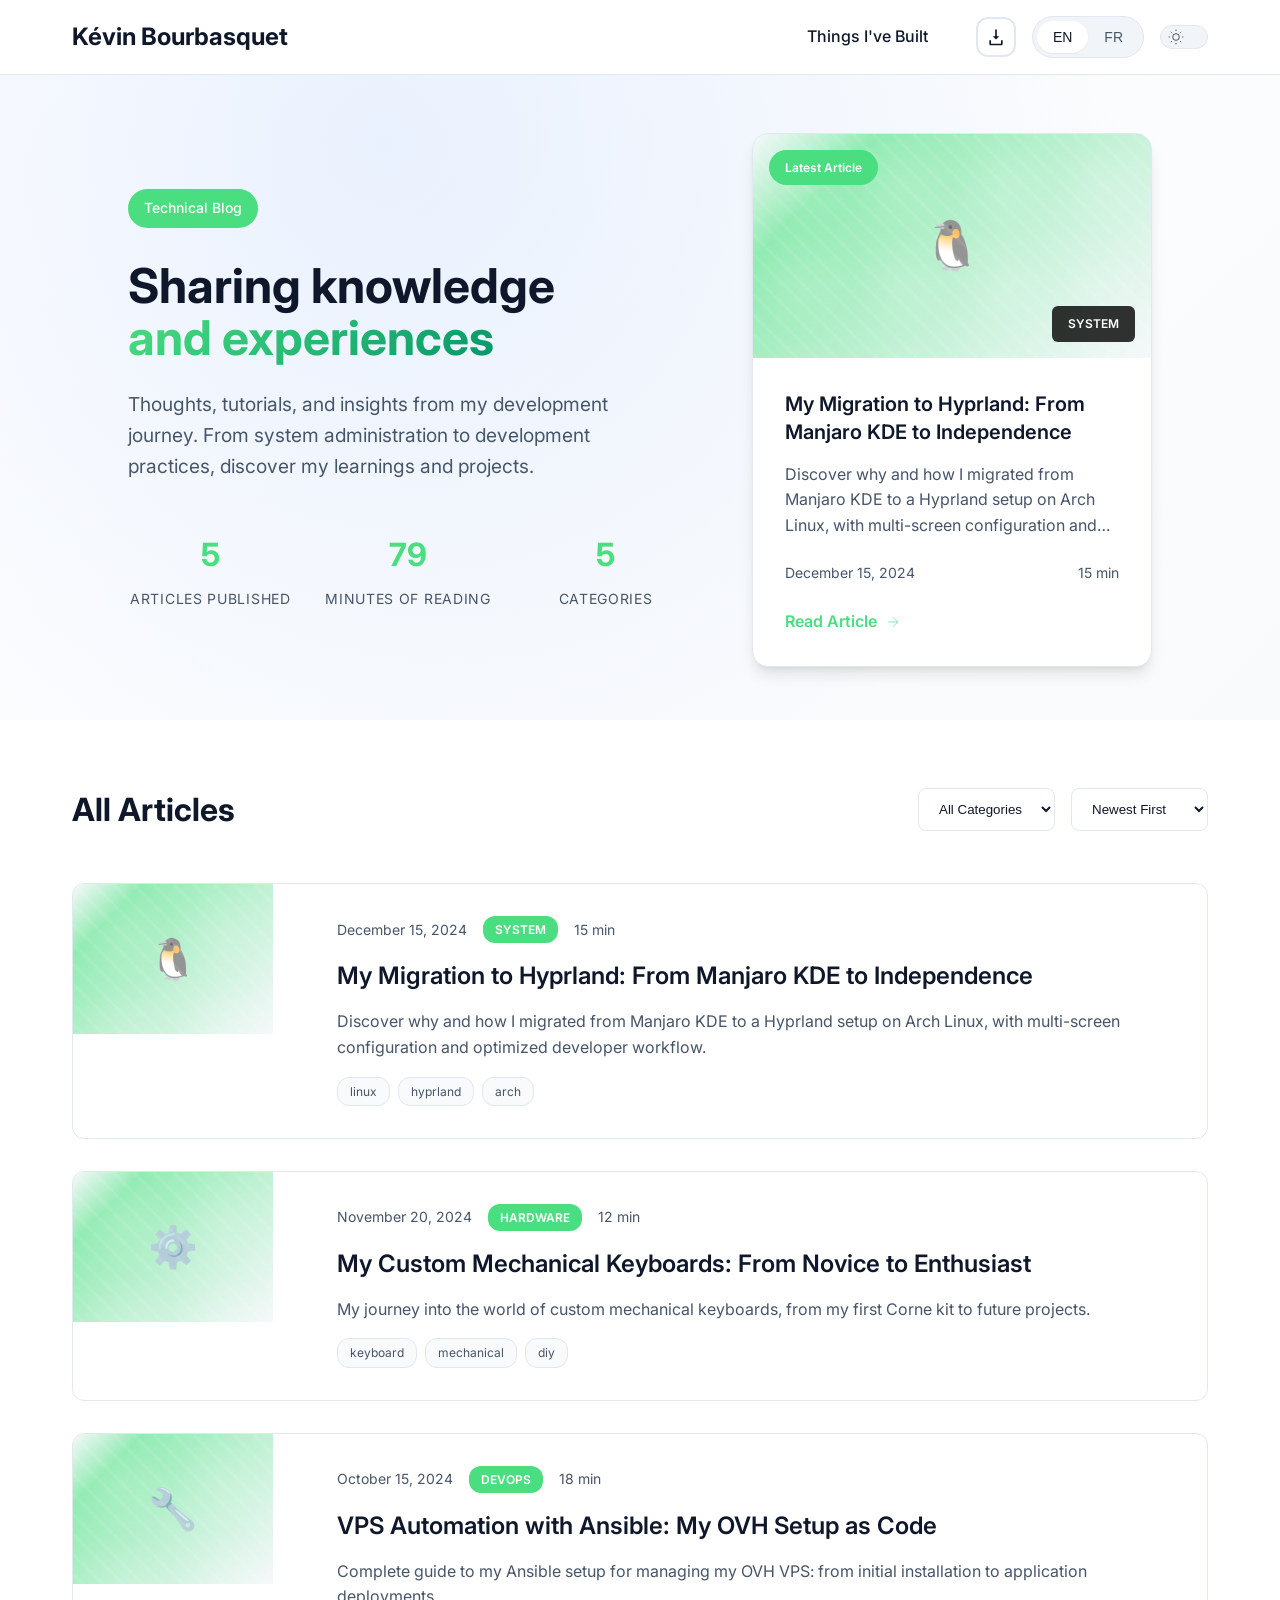
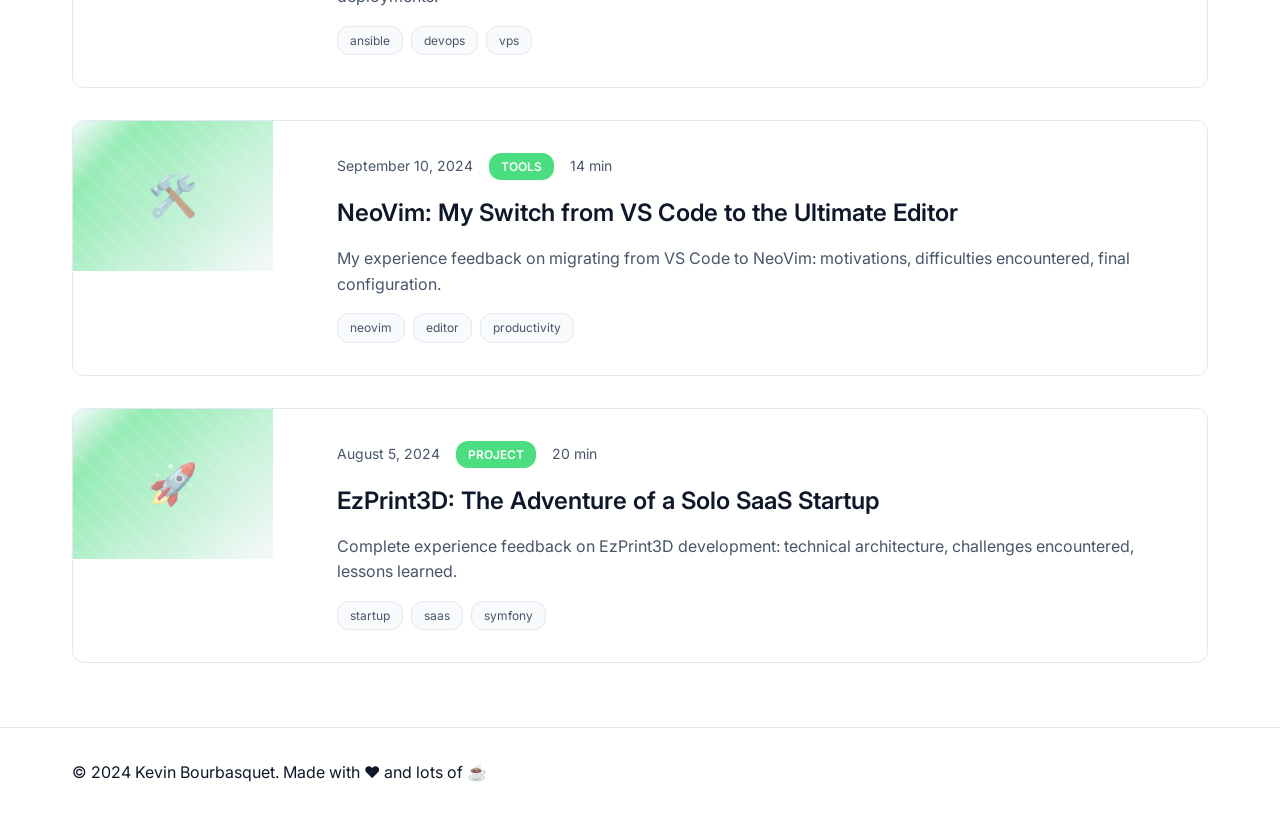
==== blog/index.html @ 36fccd24 "feat: add blog section and articles Currently only filled with boilerplate content, will need to com" ====
<!DOCTYPE html>
<html lang="fr" data-theme="light">
  <head>
    <meta charset="UTF-8" />
    <meta name="viewport" content="width=device-width, initial-scale=1.0" />
    <title>Blog Technique - Kevin Bourbasquet</title>
    <meta
      name="description"
      content="Blog technique de Kevin Bourbasquet : développement, Linux, productivité et projets personnels"
    />

    <!-- Favicon -->
    <link rel="icon" type="image/x-icon" href="/favicon.ico" />

    <!-- Styles -->
    <link rel="stylesheet" href="../css/style.css" />

    <!-- Fonts -->
    <link rel="preconnect" href="https://fonts.googleapis.com" />
    <link rel="preconnect" href="https://fonts.gstatic.com" crossorigin />
    <link
      href="https://fonts.googleapis.com/css2?family=Inter:wght@300;400;500;600;700&display=swap"
      rel="stylesheet"
    />
  </head>
  <body>
    <!-- Navigation -->
    <nav class="nav">
      <div class="nav-container">
        <!-- Logo -->
        <div class="nav-logo">
          <span class="logo-text" data-key="name">Kévin Bourbasquet</span>
        </div>

        <div class="nav-controls">
          <!-- Lien retour au site principal -->
          <a href="/#projects" class="nav-link">
            <span data-key="projectsTitle">Projets</span>
          </a>

          <!-- CV Download with tooltip -->
          <div class="cv-download-wrapper">
            <button
              id="downloadCV"
              class="cv-download-btn"
              aria-label="Download CV"
            >
              <svg
                class="download-icon"
                width="20"
                height="20"
                viewBox="0 0 24 24"
                fill="none"
              >
                <path
                  class="download-arrow"
                  d="M12 15L8 11H11V3H13V11H16L12 15Z"
                  fill="currentColor"
                />
                <path
                  class="download-base"
                  d="M20 16V20C20 21.1 19.1 22 18 22H6C4.9 22 4 21.1 4 20V16H6V20H18V16H20Z"
                  fill="currentColor"
                />
                <div class="download-fill"></div>
              </svg>
            </button>
            <div class="cv-tooltip">
              <span data-key="actionLabel">Télécharger CV</span>
            </div>
          </div>

          <!-- Language Toggle -->
          <button class="lang-toggle" id="langToggle">
            <span class="lang-option active" data-lang="en">EN</span>
            <span class="lang-option" data-lang="fr">FR</span>
            <div class="lang-slider"></div>
          </button>

          <!-- Theme Toggle -->
          <button class="theme-toggle" id="themeToggle">
            <div class="theme-icon-container">
              <svg
                class="sun-icon"
                viewBox="0 0 24 24"
                fill="none"
                stroke="currentColor"
              >
                <circle cx="12" cy="12" r="5"></circle>
                <line x1="12" y1="1" x2="12" y2="3"></line>
                <line x1="12" y1="21" x2="12" y2="23"></line>
                <line x1="4.22" y1="4.22" x2="5.64" y2="5.64"></line>
                <line x1="18.36" y1="18.36" x2="19.78" y2="19.78"></line>
                <line x1="1" y1="12" x2="3" y2="12"></line>
                <line x1="21" y1="12" x2="23" y2="12"></line>
                <line x1="4.22" y1="19.78" x2="5.64" y2="18.36"></line>
                <line x1="18.36" y1="5.64" x2="19.78" y2="4.22"></line>
              </svg>
              <svg
                class="moon-icon"
                viewBox="0 0 24 24"
                fill="none"
                stroke="currentColor"
              >
                <path
                  d="M21 12.79A9 9 0 1 1 11.21 3 7 7 0 0 0 21 12.79z"
                ></path>
              </svg>
            </div>
          </button>
        </div>
      </div>
    </nav>

    <!-- Main Content -->
    <main id="blog-container">
      <!-- Content will be loaded here by BlogManager -->
    </main>

    <!-- Footer -->
    <footer class="footer">
      <div class="container">
        <p>&copy; 2024 Kevin Bourbasquet. Made with ❤️ and lots of ☕</p>
      </div>
    </footer>

    <!-- Scripts -->
    <script type="module" src="/js/main.js"></script>
  </body>
</html>
---- css/style.css ----
/**
 * Portfolio CSS - Main Import File
 * Author: Kévin Bourbasquet
 * 
 * This file imports all CSS modules to maintain organization
 * and make the codebase more maintainable.
 */

/* Import order matters - variables first, then base styles, then components */
@import url("./variables.css");
@import url("./base.css");
@import url("./components.css");
@import url("./layout.css");
@import url("./animations.css");
@import url("./responsive.css");
@import url("./blog.css");
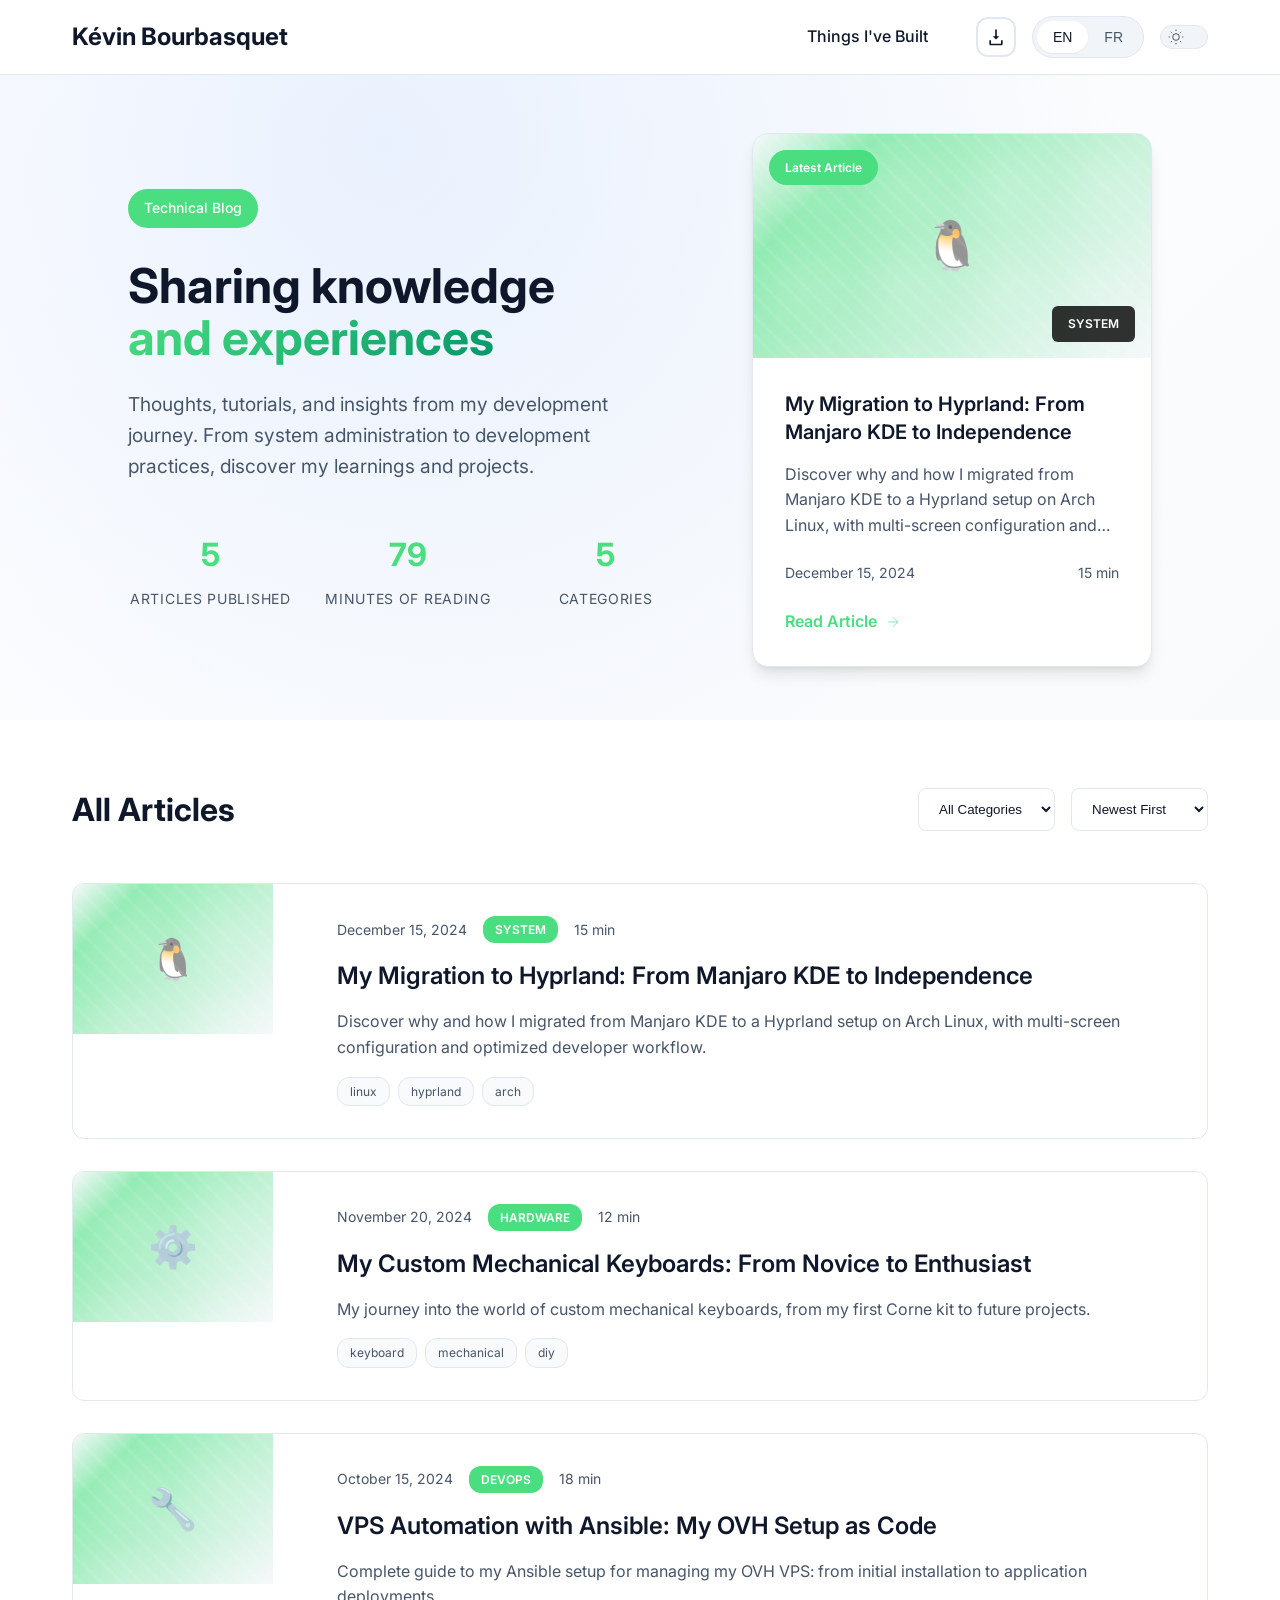
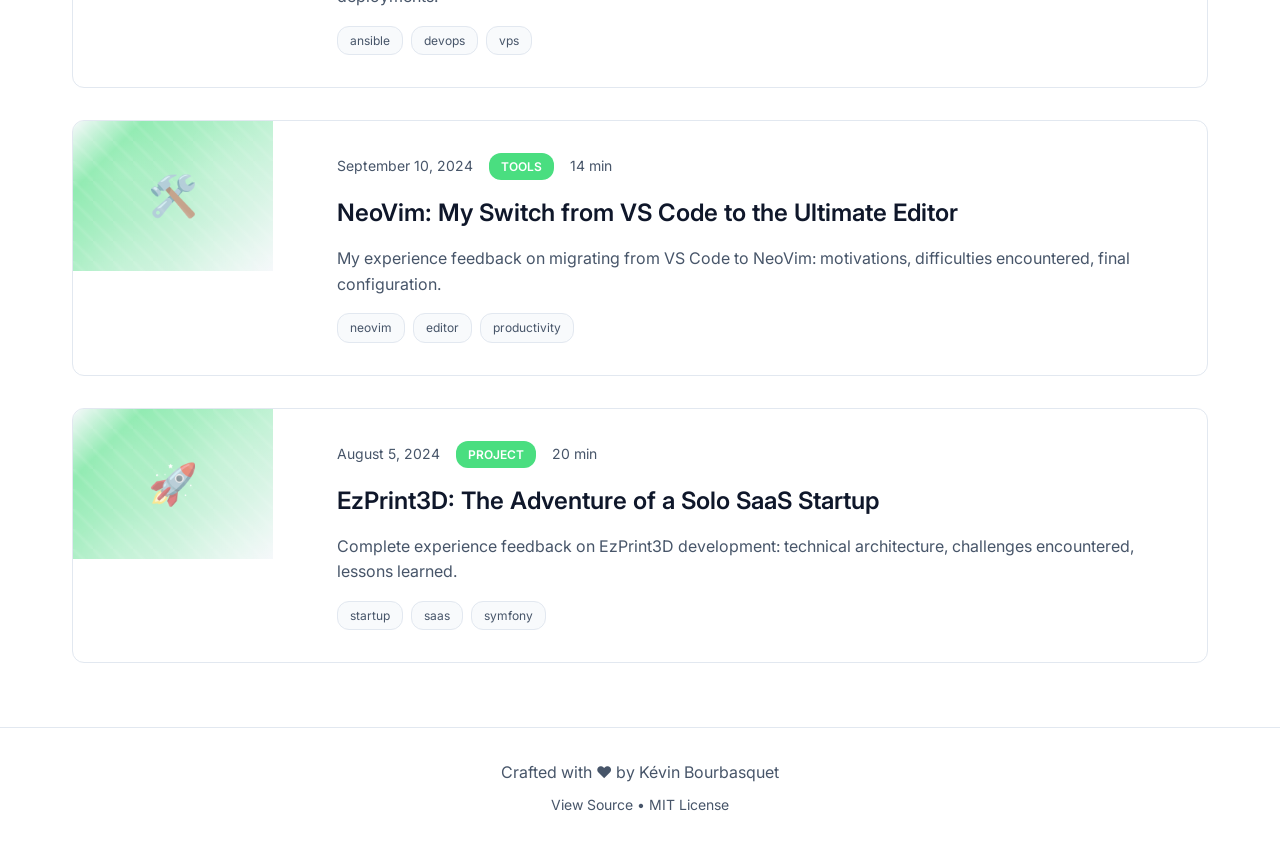
==== commit 8d0833e7: "feat: 404 handling, wording update, routing - Implement integrated 404 pages based on routing - Upda" ====
--- a/blog/index.html
+++ b/blog/index.html
@@ -112,19 +112,50 @@
       </div>
     </nav>
 
-    <!-- Main Content -->
+    <!-- ========================================
+         MAIN CONTENT
+         ======================================== -->
     <main id="blog-container">
       <!-- Content will be loaded here by BlogManager -->
     </main>
 
-    <!-- Footer -->
+    <!-- ========================================
+         FOOTER SECTION
+         Copyright and links
+         ======================================== -->
+
     <footer class="footer">
       <div class="container">
-        <p>&copy; 2024 Kevin Bourbasquet. Made with ❤️ and lots of ☕</p>
+        <div class="footer-content">
+          <p>
+            <span data-key="madeWith">Made with</span> ❤️
+            <span data-key="by">by</span> Kévin Bourbasquet
+          </p>
+          <p class="footer-links">
+            <a
+              href="https://github.com/bourbask/bourbask.github.io"
+              target="_blank"
+              data-key="sourceCode"
+            >
+              Source Code
+            </a>
+            •
+            <a
+              href="https://github.com/bourbask/bourbask.github.io/blob/main/LICENSE"
+              target="_blank"
+            >
+              MIT License
+            </a>
+          </p>
+        </div>
       </div>
     </footer>
 
-    <!-- Scripts -->
+    <!-- ========================================
+         SCRIPTS
+         JavaScript functionality
+         ======================================== -->
+
     <script type="module" src="/js/main.js"></script>
   </body>
 </html>
